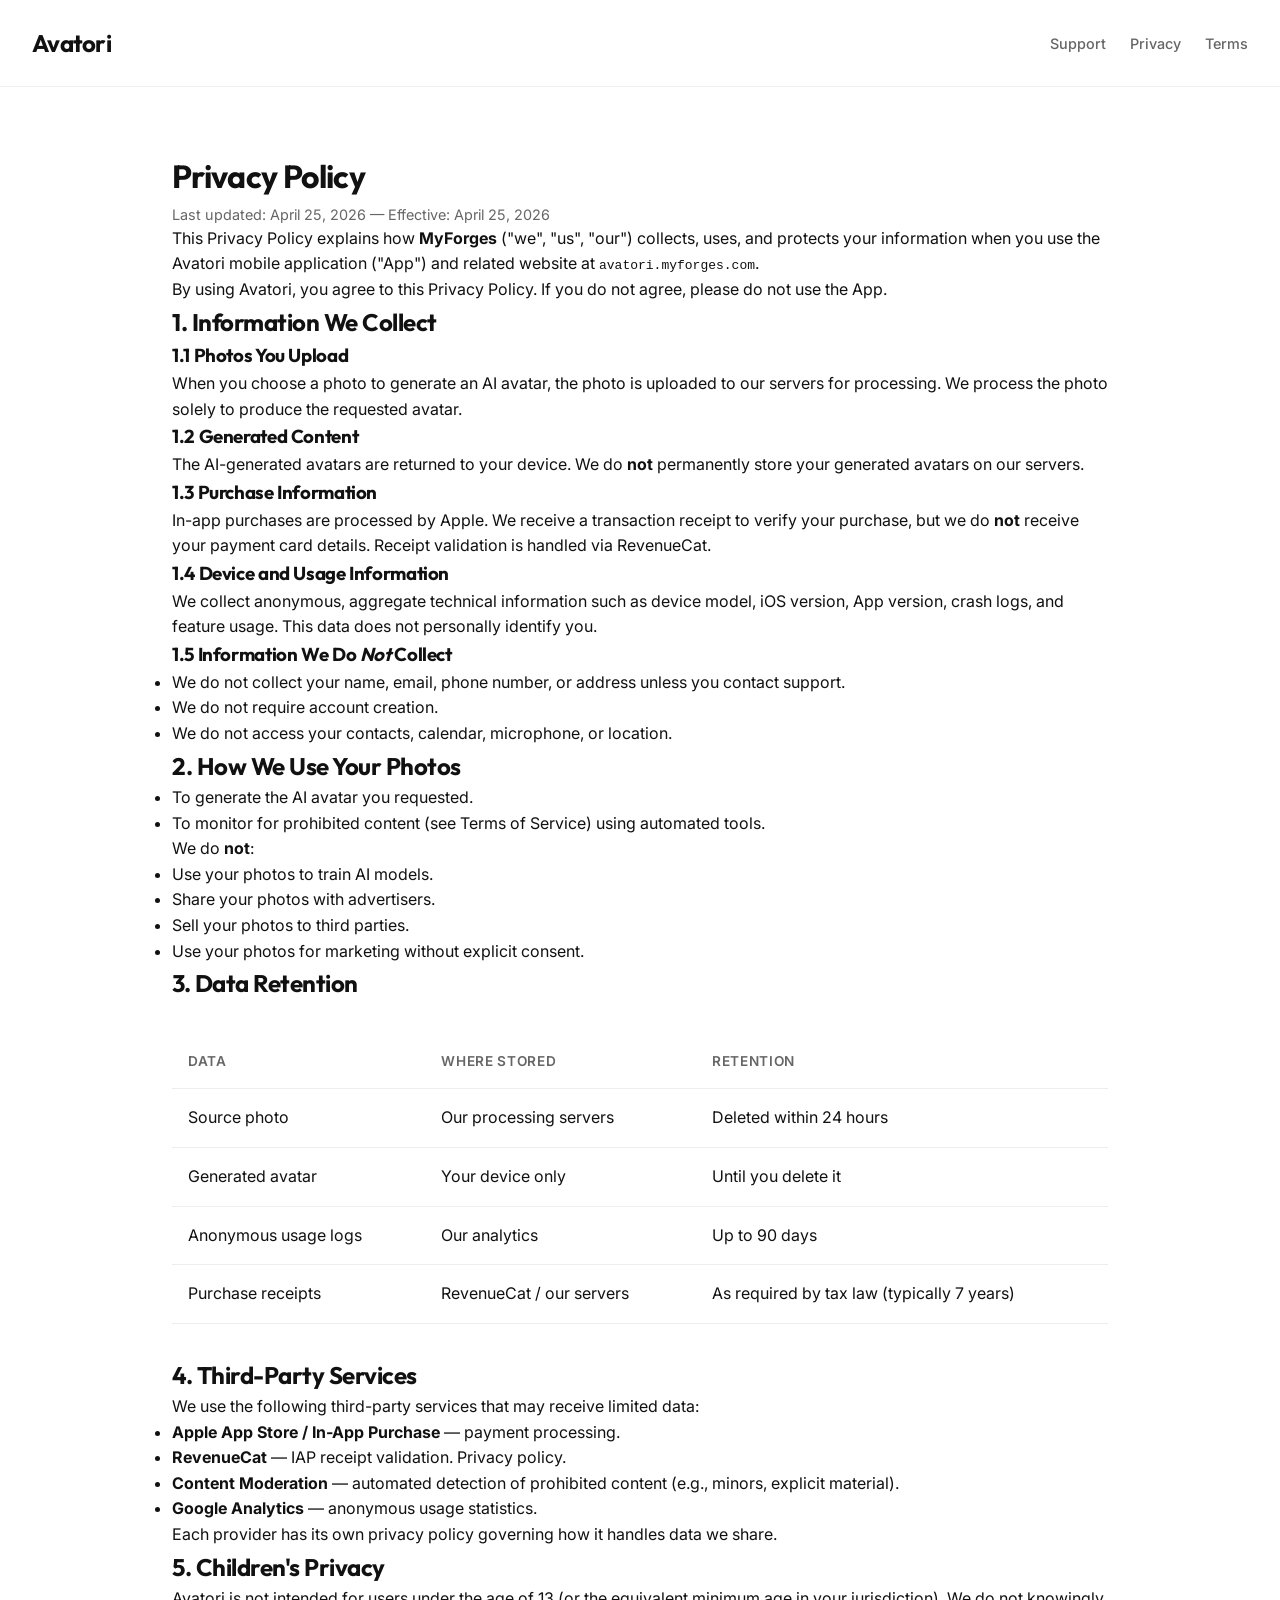
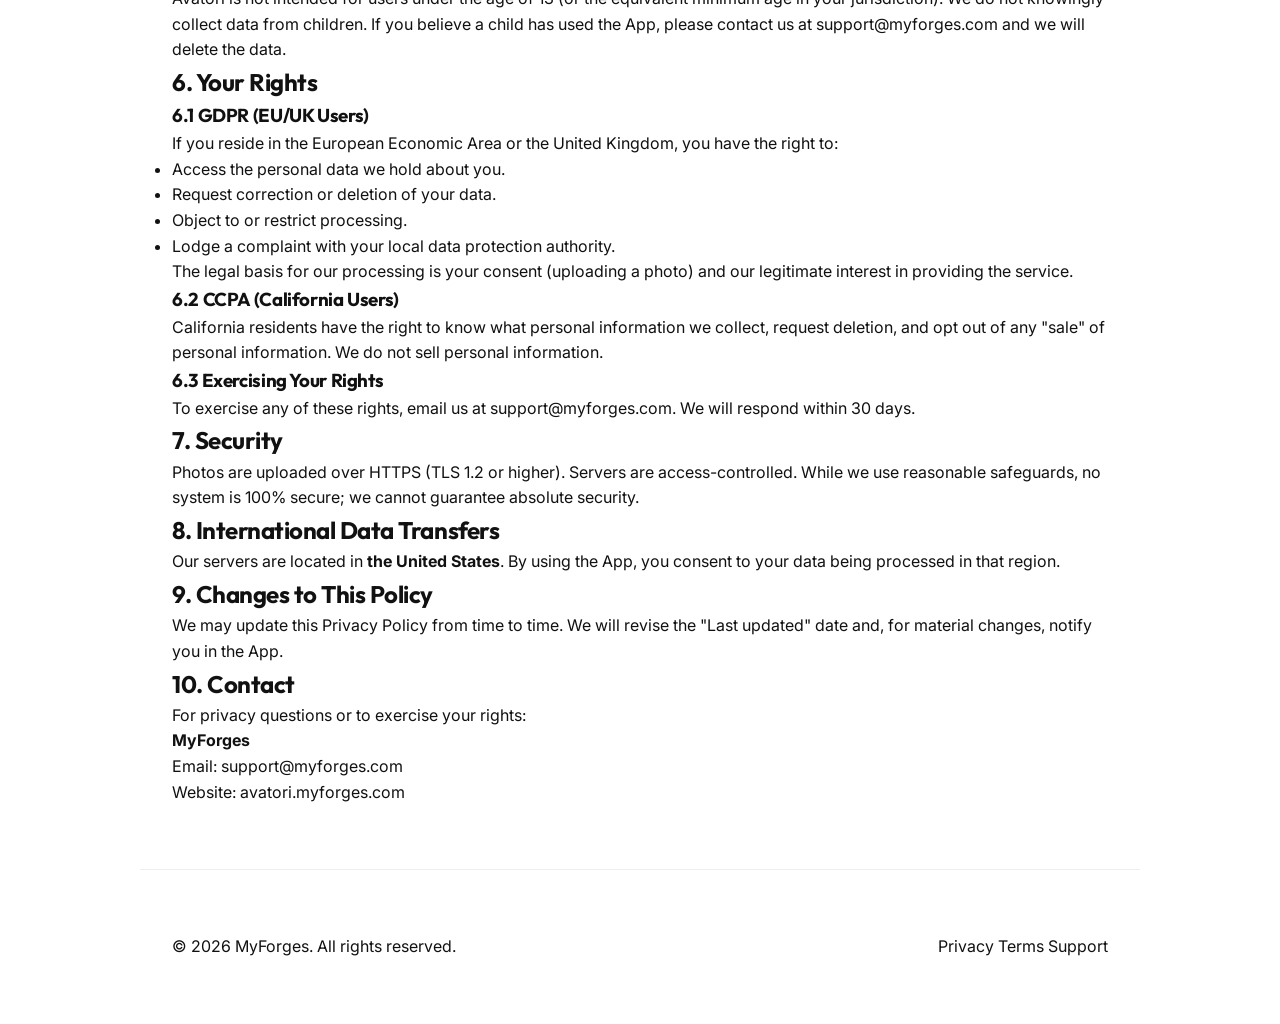
==== privacy.html @ 44c04456 "Refactor: Move website files to root directory for cleaner deployment" ====
<!DOCTYPE html>
<html lang="en">
<head>
  <meta charset="UTF-8" />
  <meta name="viewport" content="width=device-width, initial-scale=1.0" />
  <title>Privacy Policy — Avatori</title>
  <link rel="stylesheet" href="styles.css" />
</head>
<body>
  <header class="site">
    <a href="/" class="brand">Avatori</a>
    <nav>
      <a href="support.html">Support</a>
      <a href="privacy.html">Privacy</a>
      <a href="terms.html">Terms</a>
    </nav>
  </header>

  <main>
    <h1>Privacy Policy</h1>
    <p class="muted">Last updated: April 25, 2026 — Effective: April 25, 2026</p>

    <p>This Privacy Policy explains how <strong>MyForges</strong> ("we", "us", "our") collects, uses, and protects your information when you use the Avatori mobile application ("App") and related website at <code>avatori.myforges.com</code>.</p>

    <p>By using Avatori, you agree to this Privacy Policy. If you do not agree, please do not use the App.</p>

    <h2>1. Information We Collect</h2>

    <h3>1.1 Photos You Upload</h3>
    <p>When you choose a photo to generate an AI avatar, the photo is uploaded to our servers for processing. We process the photo solely to produce the requested avatar.</p>

    <h3>1.2 Generated Content</h3>
    <p>The AI-generated avatars are returned to your device. We do <strong>not</strong> permanently store your generated avatars on our servers.</p>

    <h3>1.3 Purchase Information</h3>
    <p>In-app purchases are processed by Apple. We receive a transaction receipt to verify your purchase, but we do <strong>not</strong> receive your payment card details. Receipt validation is handled via RevenueCat.</p>

    <h3>1.4 Device and Usage Information</h3>
    <p>We collect anonymous, aggregate technical information such as device model, iOS version, App version, crash logs, and feature usage. This data does not personally identify you.</p>

    <h3>1.5 Information We Do <em>Not</em> Collect</h3>
    <ul>
      <li>We do not collect your name, email, phone number, or address unless you contact support.</li>
      <li>We do not require account creation.</li>
      <li>We do not access your contacts, calendar, microphone, or location.</li>
    </ul>

    <h2>2. How We Use Your Photos</h2>
    <ul>
      <li>To generate the AI avatar you requested.</li>
      <li>To monitor for prohibited content (see Terms of Service) using automated tools.</li>
    </ul>
    <p>We do <strong>not</strong>:</p>
    <ul>
      <li>Use your photos to train AI models.</li>
      <li>Share your photos with advertisers.</li>
      <li>Sell your photos to third parties.</li>
      <li>Use your photos for marketing without explicit consent.</li>
    </ul>

    <h2>3. Data Retention</h2>
    <table>
      <tr><th>Data</th><th>Where stored</th><th>Retention</th></tr>
      <tr><td>Source photo</td><td>Our processing servers</td><td>Deleted within 24 hours</td></tr>
      <tr><td>Generated avatar</td><td>Your device only</td><td>Until you delete it</td></tr>
      <tr><td>Anonymous usage logs</td><td>Our analytics</td><td>Up to 90 days</td></tr>
      <tr><td>Purchase receipts</td><td>RevenueCat / our servers</td><td>As required by tax law (typically 7 years)</td></tr>
    </table>

    <h2>4. Third-Party Services</h2>
    <p>We use the following third-party services that may receive limited data:</p>
    <ul>
      <li><strong>Apple App Store / In-App Purchase</strong> — payment processing.</li>
      <li><strong>RevenueCat</strong> — IAP receipt validation. <a href="https://www.revenuecat.com/privacy" target="_blank" rel="noopener">Privacy policy</a>.</li>
      <li><strong>Content Moderation</strong> — automated detection of prohibited content (e.g., minors, explicit material).</li>
      <li><strong>Google Analytics</strong> — anonymous usage statistics.</li>
    </ul>
    <p>Each provider has its own privacy policy governing how it handles data we share.</p>

    <h2>5. Children's Privacy</h2>
    <p>Avatori is not intended for users under the age of 13 (or the equivalent minimum age in your jurisdiction). We do not knowingly collect data from children. If you believe a child has used the App, please contact us at <a href="mailto:support@myforges.com">support@myforges.com</a> and we will delete the data.</p>

    <h2>6. Your Rights</h2>

    <h3>6.1 GDPR (EU/UK Users)</h3>
    <p>If you reside in the European Economic Area or the United Kingdom, you have the right to:</p>
    <ul>
      <li>Access the personal data we hold about you.</li>
      <li>Request correction or deletion of your data.</li>
      <li>Object to or restrict processing.</li>
      <li>Lodge a complaint with your local data protection authority.</li>
    </ul>
    <p>The legal basis for our processing is your consent (uploading a photo) and our legitimate interest in providing the service.</p>

    <h3>6.2 CCPA (California Users)</h3>
    <p>California residents have the right to know what personal information we collect, request deletion, and opt out of any "sale" of personal information. We do not sell personal information.</p>

    <h3>6.3 Exercising Your Rights</h3>
    <p>To exercise any of these rights, email us at <a href="mailto:support@myforges.com">support@myforges.com</a>. We will respond within 30 days.</p>

    <h2>7. Security</h2>
    <p>Photos are uploaded over HTTPS (TLS 1.2 or higher). Servers are access-controlled. While we use reasonable safeguards, no system is 100% secure; we cannot guarantee absolute security.</p>

    <h2>8. International Data Transfers</h2>
    <p>Our servers are located in <strong>the United States</strong>. By using the App, you consent to your data being processed in that region.</p>

    <h2>9. Changes to This Policy</h2>
    <p>We may update this Privacy Policy from time to time. We will revise the "Last updated" date and, for material changes, notify you in the App.</p>

    <h2>10. Contact</h2>
    <p>For privacy questions or to exercise your rights:</p>
    <p>
      <strong>MyForges</strong><br />
      Email: <a href="mailto:support@myforges.com">support@myforges.com</a><br />
      Website: <a href="https://avatori.myforges.com">avatori.myforges.com</a>
    </p>
  </main>

  <footer class="site">
    <div>&copy; 2026 MyForges. All rights reserved.</div>
    <div>
      <a href="privacy.html">Privacy</a>
      <a href="terms.html">Terms</a>
      <a href="support.html">Support</a>
    </div>
  </footer>
</body>
</html>
---- styles.css ----
@import url('https://fonts.googleapis.com/css2?family=Inter:wght@400;500;600&family=Outfit:wght@400;600;700&display=swap');

:root {
  --font-sans: 'Inter', system-ui, -apple-system, sans-serif;
  --font-display: 'Outfit', var(--font-sans);
  
  --bg: #ffffff;
  --fg: #111111;
  --muted: #666666;
  --accent: #000000;
  --accent-fg: #ffffff;
  --border: #eeeeee;
  --card-bg: #f9f9f9;
  
  --radius: 12px;
  --shadow: 0 4px 12px rgba(0, 0, 0, 0.05);
  --transition: all 0.3s cubic-bezier(0.4, 0, 0.2, 1);
}

* {
  box-sizing: border-box;
  margin: 0;
  padding: 0;
}

body {
  font-family: var(--font-sans);
  color: var(--fg);
  background: var(--bg);
  line-height: 1.6;
  -webkit-font-smoothing: antialiased;
}

a {
  color: inherit;
  text-decoration: none;
  transition: var(--transition);
}

h1, h2, h3 {
  font-family: var(--font-display);
  font-weight: 700;
  letter-spacing: -0.02em;
}

header.site {
  display: flex;
  justify-content: space-between;
  align-items: center;
  padding: 1.5rem 2rem;
  position: sticky;
  top: 0;
  background: rgba(255, 255, 255, 0.8);
  backdrop-filter: blur(12px);
  z-index: 100;
  border-bottom: 1px solid var(--border);
}

header.site .brand {
  font-family: var(--font-display);
  font-weight: 700;
  font-size: 1.5rem;
  letter-spacing: -0.03em;
}

header.site nav {
  display: flex;
  gap: 1.5rem;
}

header.site nav a {
  font-weight: 500;
  color: var(--muted);
  font-size: 0.9rem;
}

header.site nav a:hover {
  color: var(--fg);
}

main {
  max-width: 1000px;
  margin: 0 auto;
  padding: 4rem 2rem;
}

section {
  margin-bottom: 6rem;
}

.hero {
  text-align: center;
  max-width: 700px;
  margin: 0 auto 6rem;
}

.hero h1 {
  font-size: 4rem;
  line-height: 1.1;
  margin-bottom: 1.5rem;
  background: linear-gradient(135deg, #000 0%, #444 100%);
  -webkit-background-clip: text;
  -webkit-text-fill-color: transparent;
}

.tagline {
  font-size: 1.25rem;
  color: var(--muted);
  margin-bottom: 2.5rem;
}

.cta-row {
  display: flex;
  gap: 1rem;
  justify-content: center;
}

.cta {
  padding: 0.8rem 1.5rem;
  border-radius: var(--radius);
  font-weight: 600;
  font-size: 1rem;
  border: 1px solid var(--border);
}

.cta.primary {
  background: var(--accent);
  color: var(--accent-fg);
  border-color: var(--accent);
}

.cta.primary:hover {
  transform: translateY(-2px);
  box-shadow: 0 8px 20px rgba(0, 0, 0, 0.15);
}

.cta:not(.primary):hover {
  background: var(--card-bg);
}

.features {
  display: grid;
  grid-template-columns: repeat(auto-fit, minmax(300px, 1fr));
  gap: 2rem;
}

.feature {
  background: var(--card-bg);
  padding: 2rem;
  border-radius: var(--radius);
  border: 1px solid var(--border);
  transition: var(--transition);
  overflow: hidden;
  display: flex;
  flex-direction: column;
}

.feature:hover {
  transform: translateY(-5px);
  box-shadow: var(--shadow);
}

.feature img {
  width: 100%;
  height: 240px;
  object-fit: cover;
  border-radius: calc(var(--radius) - 4px);
  margin-bottom: 1.5rem;
}

.feature h3 {
  margin-bottom: 0.75rem;
  font-size: 1.5rem;
}

.feature p {
  color: var(--muted);
  font-size: 0.95rem;
}

.how-it-works {
  background: #fbfbfb;
  padding: 4rem;
  border-radius: 2rem;
}

.how-it-works h2 {
  text-align: center;
  margin-bottom: 3rem;
  font-size: 2.5rem;
}

ol {
  display: grid;
  grid-template-columns: repeat(auto-fit, minmax(200px, 1fr));
  gap: 3rem;
  list-style: none;
  counter-reset: steps;
  margin-bottom: 3rem;
}

ol li {
  position: relative;
  padding-top: 3rem;
  text-align: center;
}

ol li::before {
  counter-increment: steps;
  content: counter(steps);
  position: absolute;
  top: 0;
  left: 50%;
  transform: translateX(-50%);
  width: 2.5rem;
  height: 2.5rem;
  background: var(--accent);
  color: var(--accent-fg);
  border-radius: 50%;
  display: flex;
  align-items: center;
  justify-content: center;
  font-weight: 700;
}

.muted {
  color: var(--muted);
  font-size: 0.9rem;
}

hr {
  border: 0;
  border-top: 1px solid var(--border);
  margin: 3rem 0;
}

footer.site {
  border-top: 1px solid var(--border);
  padding: 4rem 2rem;
  max-width: 1000px;
  margin: 0 auto;
  display: flex;
  justify-content: space-between;
  align-items: flex-start;
}

footer.site nav {
  display: flex;
  flex-direction: column;
  gap: 0.5rem;
}

footer.site nav a {
  color: var(--muted);
  font-size: 0.9rem;
}

footer.site nav a:hover {
  color: var(--fg);
}

table {
  width: 100%;
  border-collapse: collapse;
  margin: 2rem 0;
}

th, td {
  text-align: left;
  padding: 1rem;
  border-bottom: 1px solid var(--border);
}

th {
  font-weight: 600;
  color: var(--muted);
  font-size: 0.85rem;
  text-transform: uppercase;
  letter-spacing: 0.05em;
}

@media (max-width: 768px) {
  .hero h1 {
    font-size: 3rem;
  }
  
  footer.site {
    flex-direction: column;
    gap: 2rem;
  }
}
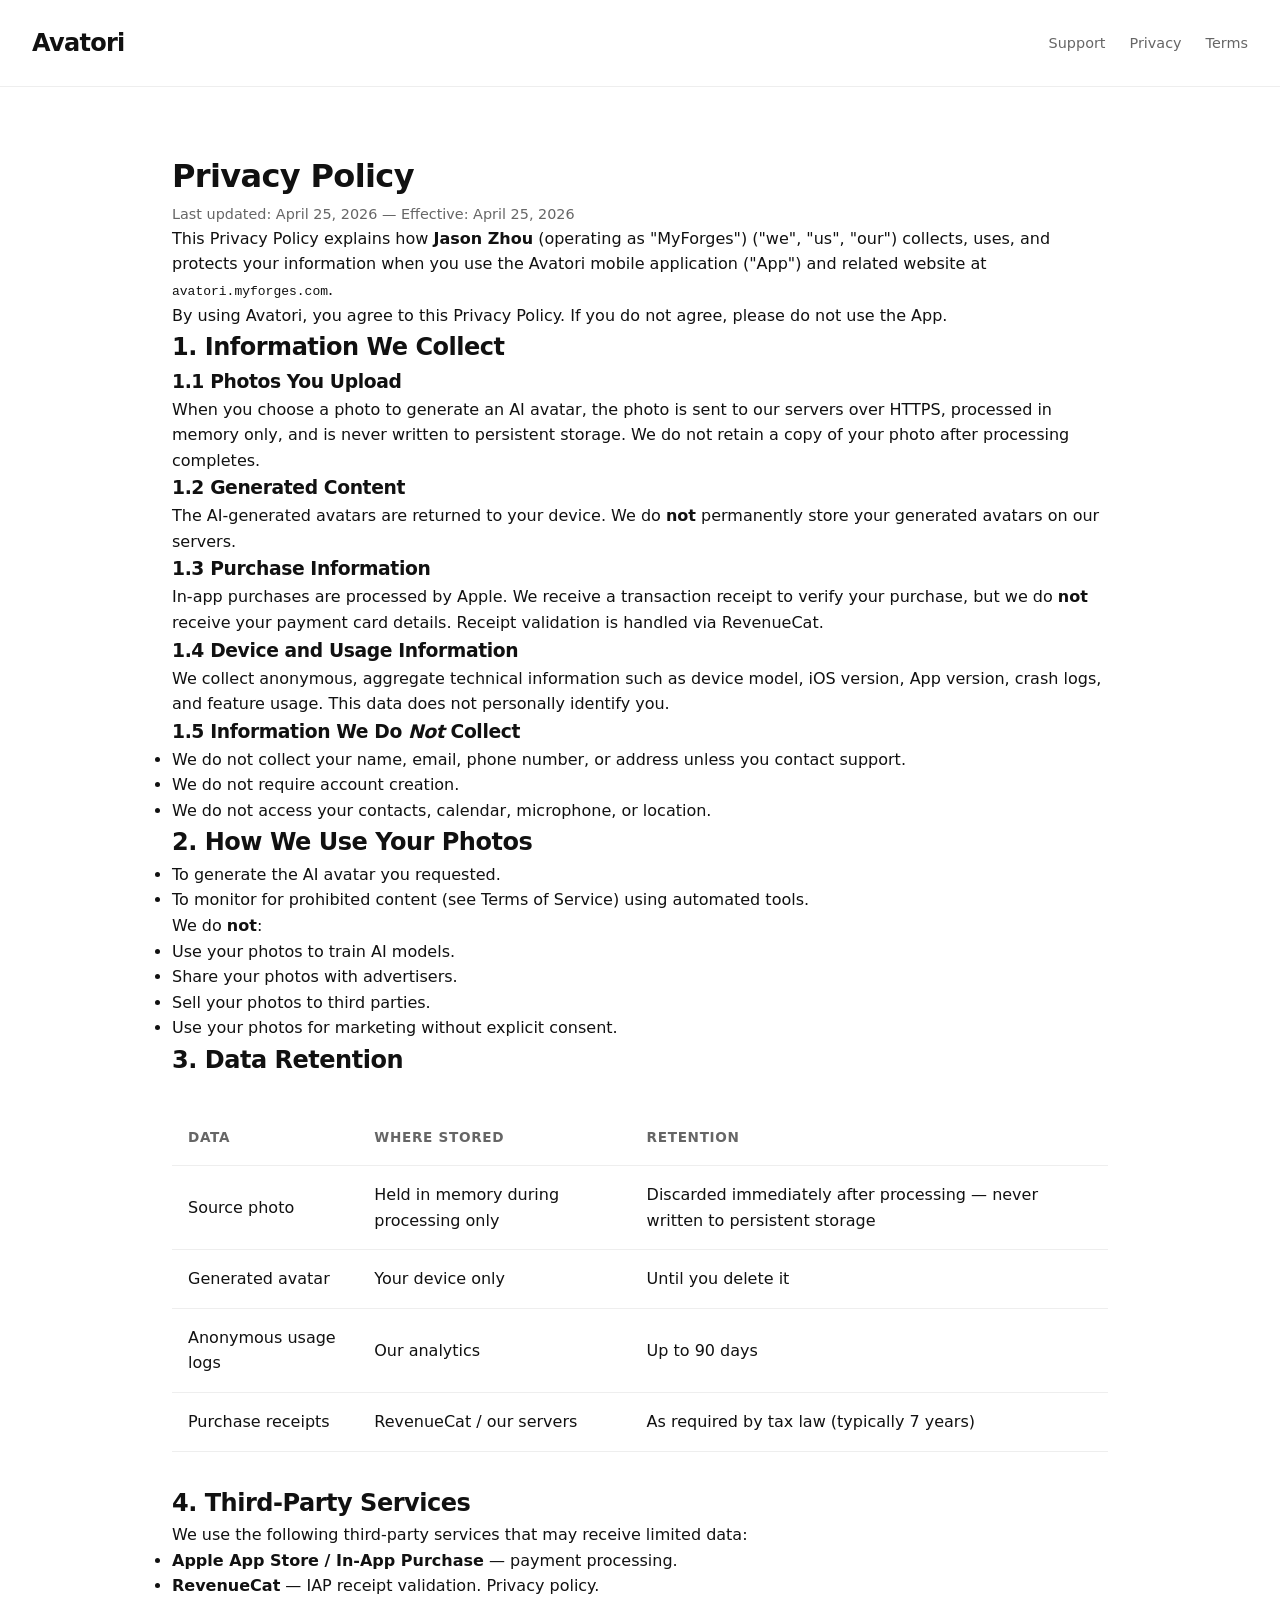
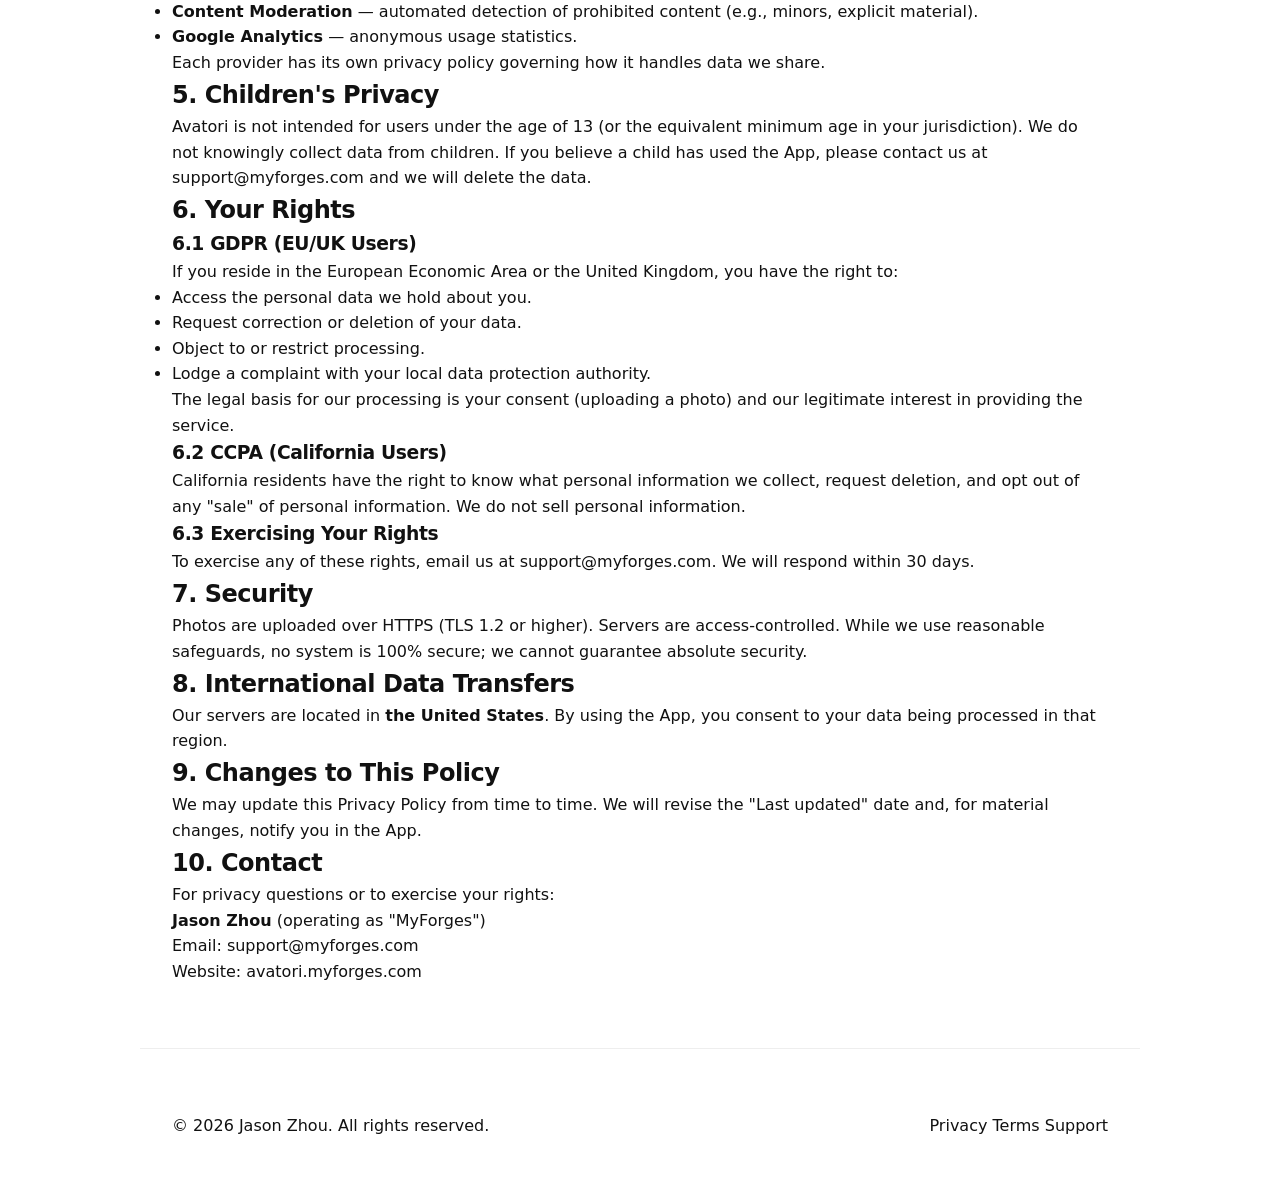
==== commit f3736850: "Privacy: Update legal entity to Jason Zhou and clarify in-memory processing" ====
--- a/privacy.html
+++ b/privacy.html
@@ -20,14 +20,14 @@
     <h1>Privacy Policy</h1>
     <p class="muted">Last updated: April 25, 2026 — Effective: April 25, 2026</p>
 
-    <p>This Privacy Policy explains how <strong>MyForges</strong> ("we", "us", "our") collects, uses, and protects your information when you use the Avatori mobile application ("App") and related website at <code>avatori.myforges.com</code>.</p>
+    <p>This Privacy Policy explains how <strong>Jason Zhou</strong> (operating as "MyForges") ("we", "us", "our") collects, uses, and protects your information when you use the Avatori mobile application ("App") and related website at <code>avatori.myforges.com</code>.</p>
 
     <p>By using Avatori, you agree to this Privacy Policy. If you do not agree, please do not use the App.</p>
 
     <h2>1. Information We Collect</h2>
 
     <h3>1.1 Photos You Upload</h3>
-    <p>When you choose a photo to generate an AI avatar, the photo is uploaded to our servers for processing. We process the photo solely to produce the requested avatar.</p>
+    <p>When you choose a photo to generate an AI avatar, the photo is sent to our servers over HTTPS, processed in memory only, and is never written to persistent storage. We do not retain a copy of your photo after processing completes.</p>
 
     <h3>1.2 Generated Content</h3>
     <p>The AI-generated avatars are returned to your device. We do <strong>not</strong> permanently store your generated avatars on our servers.</p>
@@ -61,7 +61,7 @@
     <h2>3. Data Retention</h2>
     <table>
       <tr><th>Data</th><th>Where stored</th><th>Retention</th></tr>
-      <tr><td>Source photo</td><td>Our processing servers</td><td>Deleted within 24 hours</td></tr>
+      <tr><td>Source photo</td><td>Held in memory during processing only</td><td>Discarded immediately after processing — never written to persistent storage</td></tr>
       <tr><td>Generated avatar</td><td>Your device only</td><td>Until you delete it</td></tr>
       <tr><td>Anonymous usage logs</td><td>Our analytics</td><td>Up to 90 days</td></tr>
       <tr><td>Purchase receipts</td><td>RevenueCat / our servers</td><td>As required by tax law (typically 7 years)</td></tr>
@@ -110,14 +110,14 @@
     <h2>10. Contact</h2>
     <p>For privacy questions or to exercise your rights:</p>
     <p>
-      <strong>MyForges</strong><br />
+      <strong>Jason Zhou</strong> (operating as "MyForges")<br />
       Email: <a href="mailto:support@myforges.com">support@myforges.com</a><br />
       Website: <a href="https://avatori.myforges.com">avatori.myforges.com</a>
     </p>
   </main>
 
   <footer class="site">
-    <div>&copy; 2026 MyForges. All rights reserved.</div>
+    <div>&copy; 2026 Jason Zhou. All rights reserved.</div>
     <div>
       <a href="privacy.html">Privacy</a>
       <a href="terms.html">Terms</a>
--- a/styles.css
+++ b/styles.css
@@ -1,9 +1,7 @@
-@import url('https://fonts.googleapis.com/css2?family=Inter:wght@400;500;600&family=Outfit:wght@400;600;700&display=swap');
-
 :root {
-  --font-sans: 'Inter', system-ui, -apple-system, sans-serif;
-  --font-display: 'Outfit', var(--font-sans);
-  
+  --font-sans: -apple-system, BlinkMacSystemFont, "SF Pro Text", "Segoe UI", "Helvetica Neue", Roboto, system-ui, sans-serif;
+  --font-display: -apple-system, BlinkMacSystemFont, "SF Pro Display", "Segoe UI", "Helvetica Neue", Roboto, system-ui, sans-serif;
+
   --bg: #ffffff;
   --fg: #111111;
   --muted: #666666;
@@ -11,10 +9,29 @@
   --accent-fg: #ffffff;
   --border: #eeeeee;
   --card-bg: #f9f9f9;
-  
+  --header-bg: rgba(255, 255, 255, 0.8);
+  --how-bg: #fbfbfb;
+  --hero-gradient: linear-gradient(135deg, #000 0%, #444 100%);
+
   --radius: 12px;
   --shadow: 0 4px 12px rgba(0, 0, 0, 0.05);
   --transition: all 0.3s cubic-bezier(0.4, 0, 0.2, 1);
+}
+
+@media (prefers-color-scheme: dark) {
+  :root {
+    --bg: #0a0a0a;
+    --fg: #f5f5f5;
+    --muted: #9ca3af;
+    --accent: #ffffff;
+    --accent-fg: #0a0a0a;
+    --border: #1f2937;
+    --card-bg: #141414;
+    --header-bg: rgba(10, 10, 10, 0.8);
+    --how-bg: #111111;
+    --hero-gradient: linear-gradient(135deg, #ffffff 0%, #aaaaaa 100%);
+    --shadow: 0 4px 12px rgba(0, 0, 0, 0.4);
+  }
 }
 
 * {
@@ -50,8 +67,9 @@
   padding: 1.5rem 2rem;
   position: sticky;
   top: 0;
-  background: rgba(255, 255, 255, 0.8);
+  background: var(--header-bg);
   backdrop-filter: blur(12px);
+  -webkit-backdrop-filter: blur(12px);
   z-index: 100;
   border-bottom: 1px solid var(--border);
 }
@@ -98,9 +116,11 @@
   font-size: 4rem;
   line-height: 1.1;
   margin-bottom: 1.5rem;
-  background: linear-gradient(135deg, #000 0%, #444 100%);
+  background: var(--hero-gradient);
   -webkit-background-clip: text;
+  background-clip: text;
   -webkit-text-fill-color: transparent;
+  color: transparent;
 }
 
 .tagline {
@@ -179,7 +199,7 @@
 }
 
 .how-it-works {
-  background: #fbfbfb;
+  background: var(--how-bg);
   padding: 4rem;
   border-radius: 2rem;
 }
